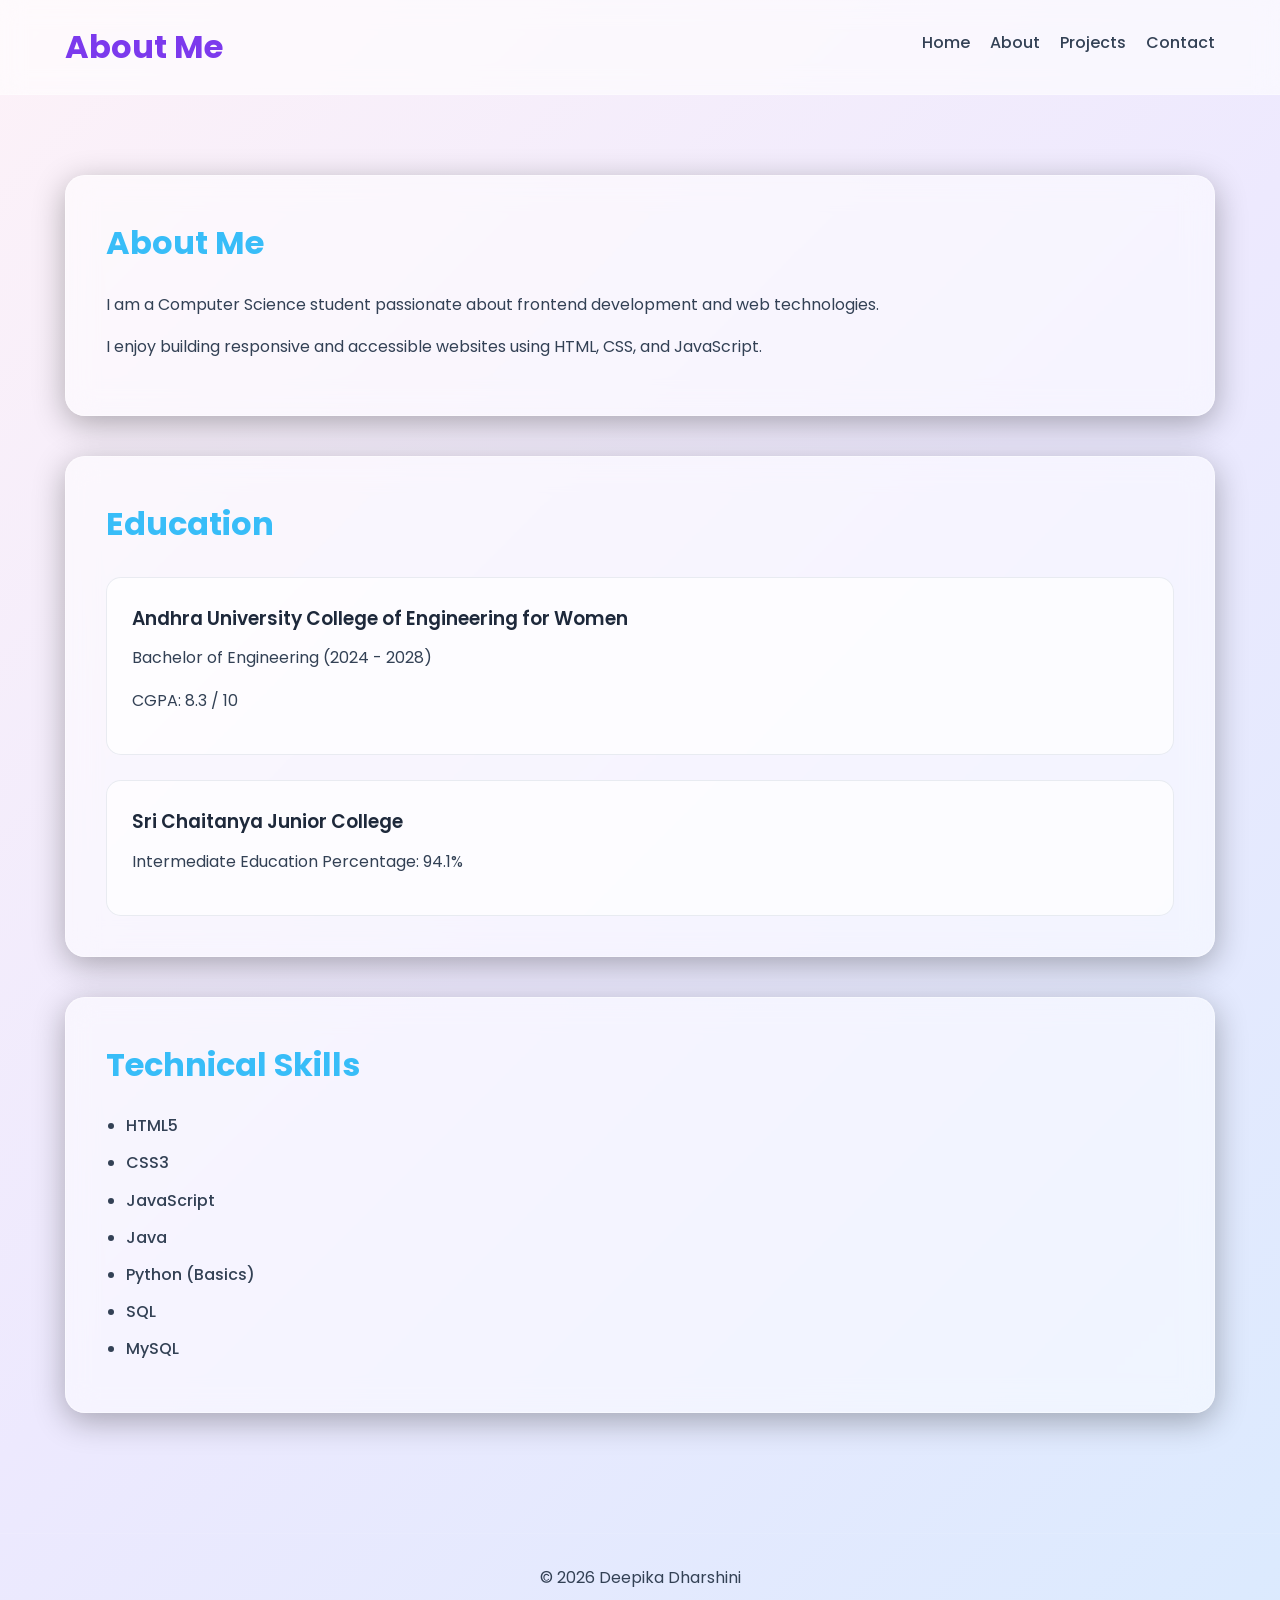
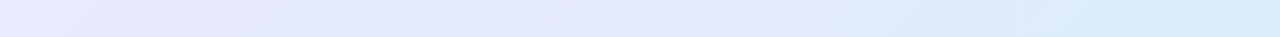
==== about.html @ 79e92f66 "portfolio upload" ====
<!DOCTYPE html>
<html lang="en">

<head>
  <meta charset="UTF-8" />

  <meta name="viewport"
    content="width=device-width, initial-scale=1.0" />

  <meta name="description"
    content="About Deepika Dharshini and technical skills" />

  <title>About | Deepika Dharshini</title>

  <link rel="stylesheet" href="style.css" />
</head>

<body>

  <a class="skip-link" href="#main-content">
    Skip to main content
  </a>

  <header role="banner">

    <div class="container">

      <h1>About Me</h1>

      <nav aria-label="Main Navigation">

        <ul class="nav-list">

          <li>
            <a href="index.html">Home</a>
          </li>

          <li>
            <a href="about.html" aria-current="page">About</a>
          </li>

          <li>
            <a href="projects.html">Projects</a>
          </li>

          <li>
            <a href="contact.html">Contact</a>
          </li>

        </ul>

      </nav>

    </div>

  </header>

  <main id="main-content">

    <section aria-labelledby="about-heading">

      <div class="container">

        <h2 id="about-heading">About Me</h2>

        <p>
          I am a Computer Science student passionate about
          frontend development and web technologies.
        </p>

        <p>
          I enjoy building responsive and accessible websites
          using HTML, CSS, and JavaScript.
        </p>

      </div>

    </section>

    <section aria-labelledby="education-heading">

      <div class="container">

        <h2 id="education-heading">Education</h2>

        <article>

          <h3>
            Andhra University College of Engineering for Women
          </h3>

          <p>
            Bachelor of Engineering (2024 - 2028)
          </p>

          <p>
            CGPA: 8.3 / 10
          </p>

        </article>

        <article>

          <h3>
            Sri Chaitanya Junior College
          </h3>

          <p>
            Intermediate Education Percentage: 94.1%
          </p>

        </article>

      </div>

    </section>

    <section aria-labelledby="skills-heading">

      <div class="container">

        <h2 id="skills-heading">Technical Skills</h2>

        <ul>

          <li>HTML5</li>

          <li>CSS3</li>

          <li>JavaScript</li>

          <li>Java</li>

          <li>Python (Basics)</li>

          <li>SQL</li>

          <li>MySQL</li>

        </ul>

      </div>

    </section>

  </main>

  <footer role="contentinfo">

    <div class="container">

      <p>
        © 2026 Deepika Dharshini
      </p>

    </div>

  </footer>

</body>

</html>
---- style.css ----
/* =========================================================
   GOOGLE FONT
========================================================= */

@import url('https://fonts.googleapis.com/css2?family=Poppins:wght@300;400;500;600;700&display=swap');

/* =========================================================
   GLOBAL STYLES
========================================================= */

* {
  margin: 0;
  padding: 0;
  box-sizing: border-box;
}

html {
  scroll-behavior: smooth;
}

body {
  font-family: 'Poppins', sans-serif;

  background: linear-gradient(
    135deg,
    #fdf2f8,
    #ede9fe,
    #dbeafe
  );

  color: #1e293b;

  line-height: 1.7;
}

/* =========================================================
   CONTAINER
========================================================= */

.container {
  width: 90%;
  max-width: 1150px;
  margin: auto;
}

/* =========================================================
   SKIP LINK
========================================================= */

.skip-link {
  position: absolute;
  left: -999px;
}

.skip-link:focus {
  left: 20px;
  top: 20px;
  background: white;
  color: black;
  padding: 10px;
  z-index: 1000;
}

/* =========================================================
   HEADER
========================================================= */

header {
  position: sticky;
  top: 0;
  z-index: 1000;

  backdrop-filter: blur(12px);

  background: rgba(255, 255, 255, 0.6);

  border-bottom: 1px solid rgba(255,255,255,0.3);

  padding: 20px 0;
}

header .container {
  display: flex;
  justify-content: space-between;
  align-items: center;
}

header h1 {
  font-size: 2rem;
  font-weight: 700;
  color: #7c3aed;
}
header p {
  font-size: 0.9rem;
  color: #334155;
   font-weight: 500;
}

/* =========================================================
   NAVIGATION
========================================================= */

.nav-list {
  display: flex;
  gap: 20px;
  list-style: none;
}

.nav-list a {
  text-decoration: none;
  color: #334155;
  font-weight: 500;
  transition: 0.3s ease;
  position: relative;
}

.nav-list a::after {
  content: "";
  position: absolute;
  width: 0%;
  height: 2px;
  left: 0;
  bottom: -5px;
  background: #38bdf8;
  transition: 0.3s ease;
}

.nav-list a:hover::after,
.nav-list a:focus::after {
  width: 100%;
}

/* =========================================================
   MAIN
========================================================= */

main {
  padding: 80px 0;
}

/* =========================================================
   HERO SECTION
========================================================= */

section {
  margin-bottom: 40px;
}

section .container {
  background: rgba(255,255,255,0.5);

  border: 1px solid rgba(255,255,255,0.4);

  border-radius: 20px;

  padding: 40px;

  backdrop-filter: blur(15px);

  box-shadow: 0 8px 32px rgba(0,0,0,0.3);

  transition: transform 0.3s ease;
}

section .container:hover {
  transform: translateY(-5px);
}

/* =========================================================
   HEADINGS
========================================================= */

h2 {
  font-size: 2rem;
  margin-bottom: 20px;
  color: #38bdf8;
}

h3 {
  color: #1e293b;
  margin-bottom: 10px;
  font-weight: 600;
}

/* =========================================================
   PARAGRAPHS
========================================================= */

p {
  margin-bottom: 15px;
  color: #334155;
}

/* =========================================================
   LISTS
========================================================= */

ul {
  padding-left: 20px;
}

li {
  margin-bottom: 10px;
  color: #334155;
  font-weight: 500;
}

/* =========================================================
   PROJECT CARDS
========================================================= */

article {
  margin-top: 25px;

  padding: 25px;

  border-radius: 15px;

  background: rgba(255,255,255,0.7);

  border: 1px solid rgba(148,163,184,0.2);

  transition: all 0.3s ease;
}

article:hover {
  transform: scale(1.02);

  border-color: #38bdf8;
}

/* =========================================================
   BUTTONS & LINKS
========================================================= */

a {
  color: #38bdf8;
}

a:hover {
  color: #7dd3fc;
}

button,
.download-btn {
  display: inline-block;

  background: linear-gradient(
  135deg,
  #8b5cf6,
  #ec4899
);

  color: white;

  padding: 12px 24px;

  border-radius: 10px;

  text-decoration: none;

  border: none;

  cursor: pointer;

  font-weight: 600;

  transition: 0.3s ease;
}

button:hover,
.download-btn:hover {
  transform: translateY(-2px);

  box-shadow: 0 8px 20px rgba(236,72,153,0.3);
}

/* =========================================================
   FORM
========================================================= */

.form-group {
  margin-bottom: 20px;
}

label {
  display: block;
  margin-bottom: 8px;
  font-weight: 500;
}

input,
textarea {
  width: 100%;

  padding: 14px;

  border-radius: 10px;

  border: 1px solid rgba(255,255,255,0.1);

  background: rgba(255,255,255,0.7);

  color: #1e293b;;

  font-size: 1rem;
}

input:focus,
textarea:focus {
  outline: none;

  border-color: #8b5cf6;

  box-shadow: 0 0 12px rgba(139,92,246,0.3);
}

/* =========================================================
   FOOTER
========================================================= */

footer {
  text-align: center;

  padding: 30px 0;

  color: #94a3b8;

  border-top: 1px solid rgba(255,255,255,0.08);
}

/* =========================================================
   ACCESSIBILITY FOCUS
========================================================= */

a:focus,
button:focus,
input:focus,
textarea:focus {
  outline: 3px solid #38bdf8;
  outline-offset: 3px;
}

/* =========================================================
   RESPONSIVE DESIGN
========================================================= */

@media (max-width: 768px) {

  header .container {
    flex-direction: column;
    gap: 20px;
  }

  .nav-list {
    flex-wrap: wrap;
    justify-content: center;
  }

  h2 {
    font-size: 1.6rem;
  }

  section .container {
    padding: 25px;
  }

}
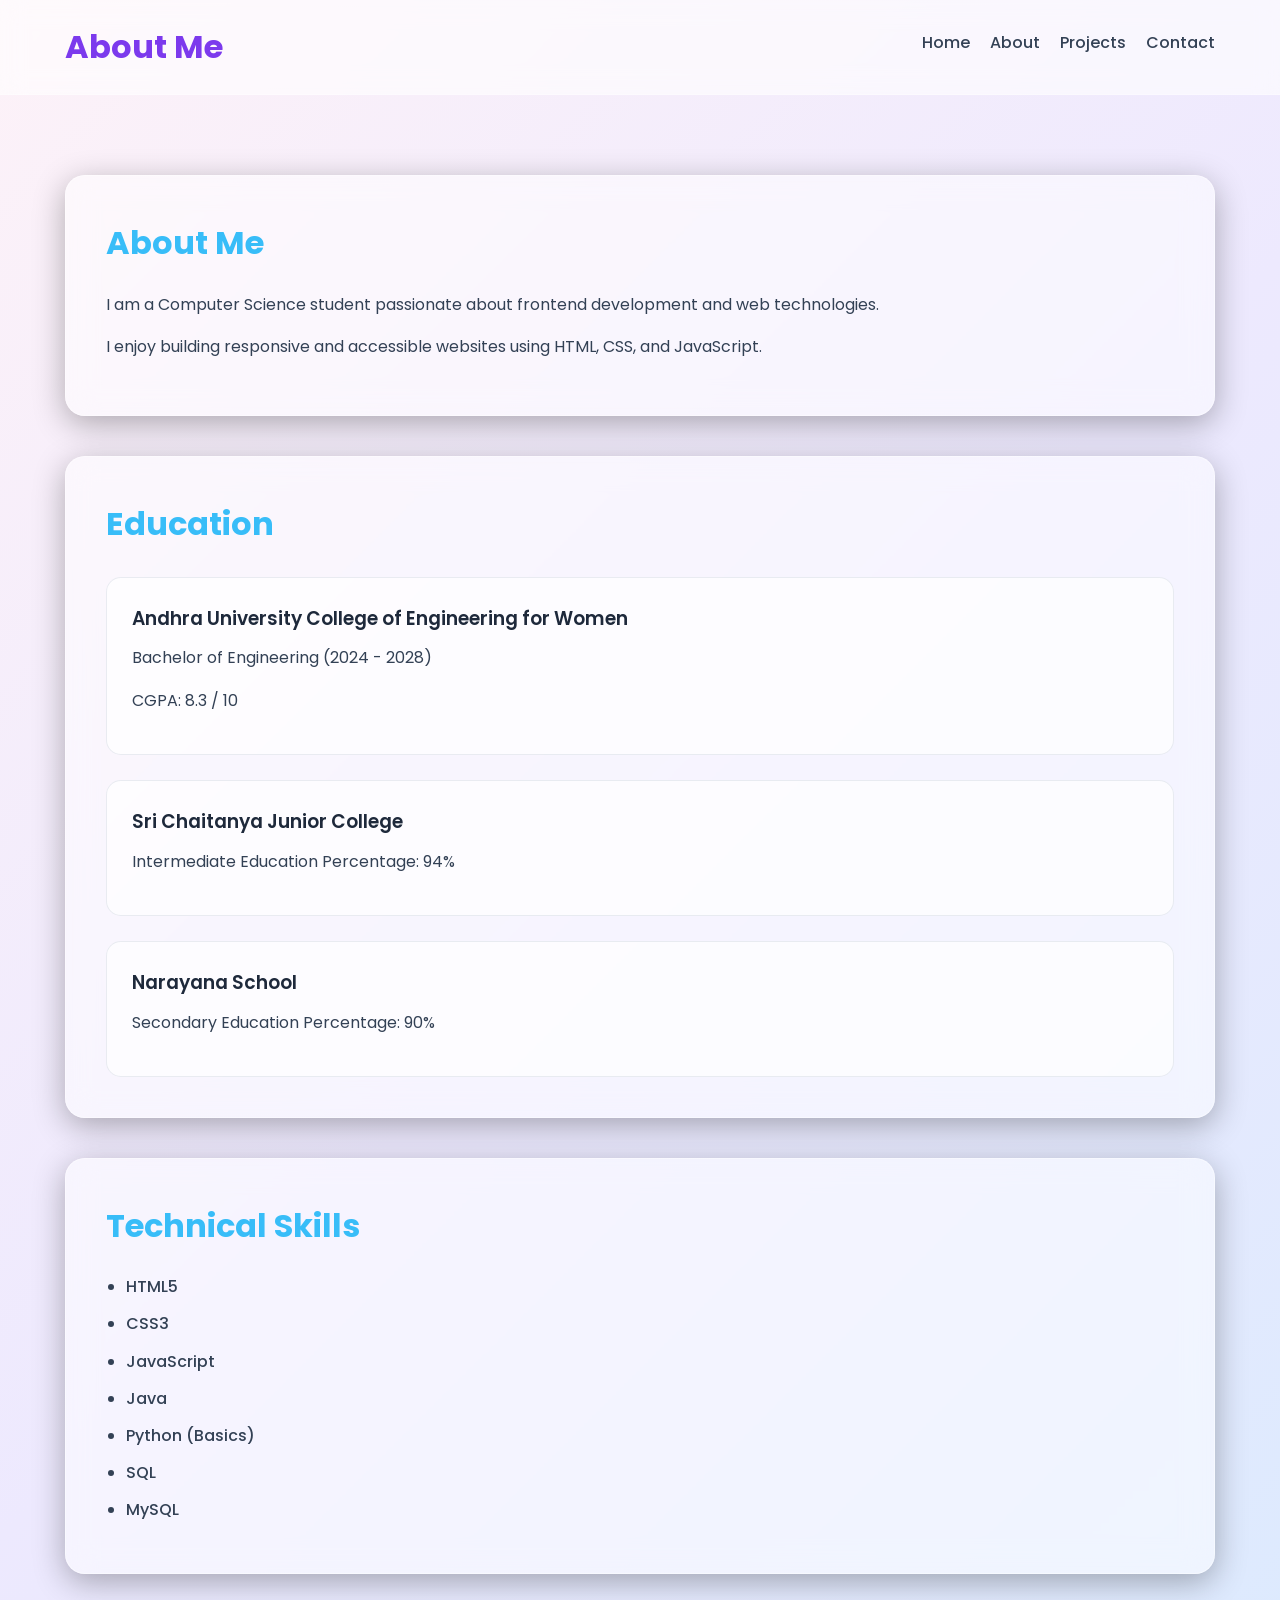
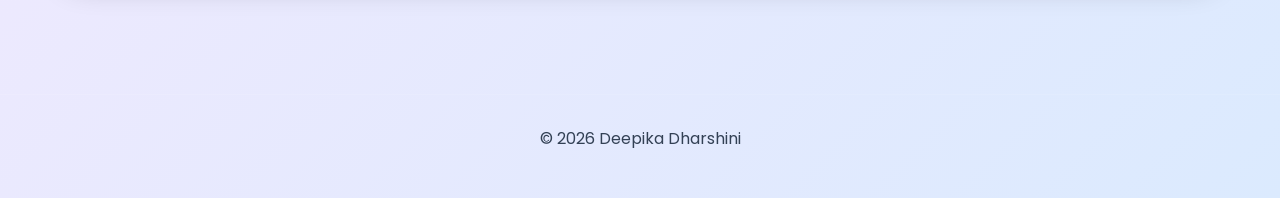
==== commit a5277852: "portfolio" ====
--- a/about.html
+++ b/about.html
@@ -107,7 +107,19 @@
           </h3>
 
           <p>
-            Intermediate Education Percentage: 94.1%
+            Intermediate Education Percentage: 94%
+          </p>
+
+        </article>
+
+         <article>
+
+          <h3>
+            Narayana School
+          </h3>
+
+          <p>
+           Secondary Education Percentage: 90%
           </p>
 
         </article>
--- a/style.css
+++ b/style.css
@@ -365,4 +365,25 @@
     padding: 25px;
   }
 
+}
+
+.social-links {
+  margin-top: 20px;
+  display: flex;
+  gap: 15px;
+  flex-wrap: wrap;
+}
+
+.social-links a {
+  text-decoration: none;
+  padding: 10px 18px;
+  border-radius: 8px;
+  background: linear-gradient(135deg, #8b5cf6, #ec4899);
+  color: white;
+  font-weight: 600;
+  transition: 0.3s;
+}
+
+.social-links a:hover {
+  transform: translateY(-2px);
 }
